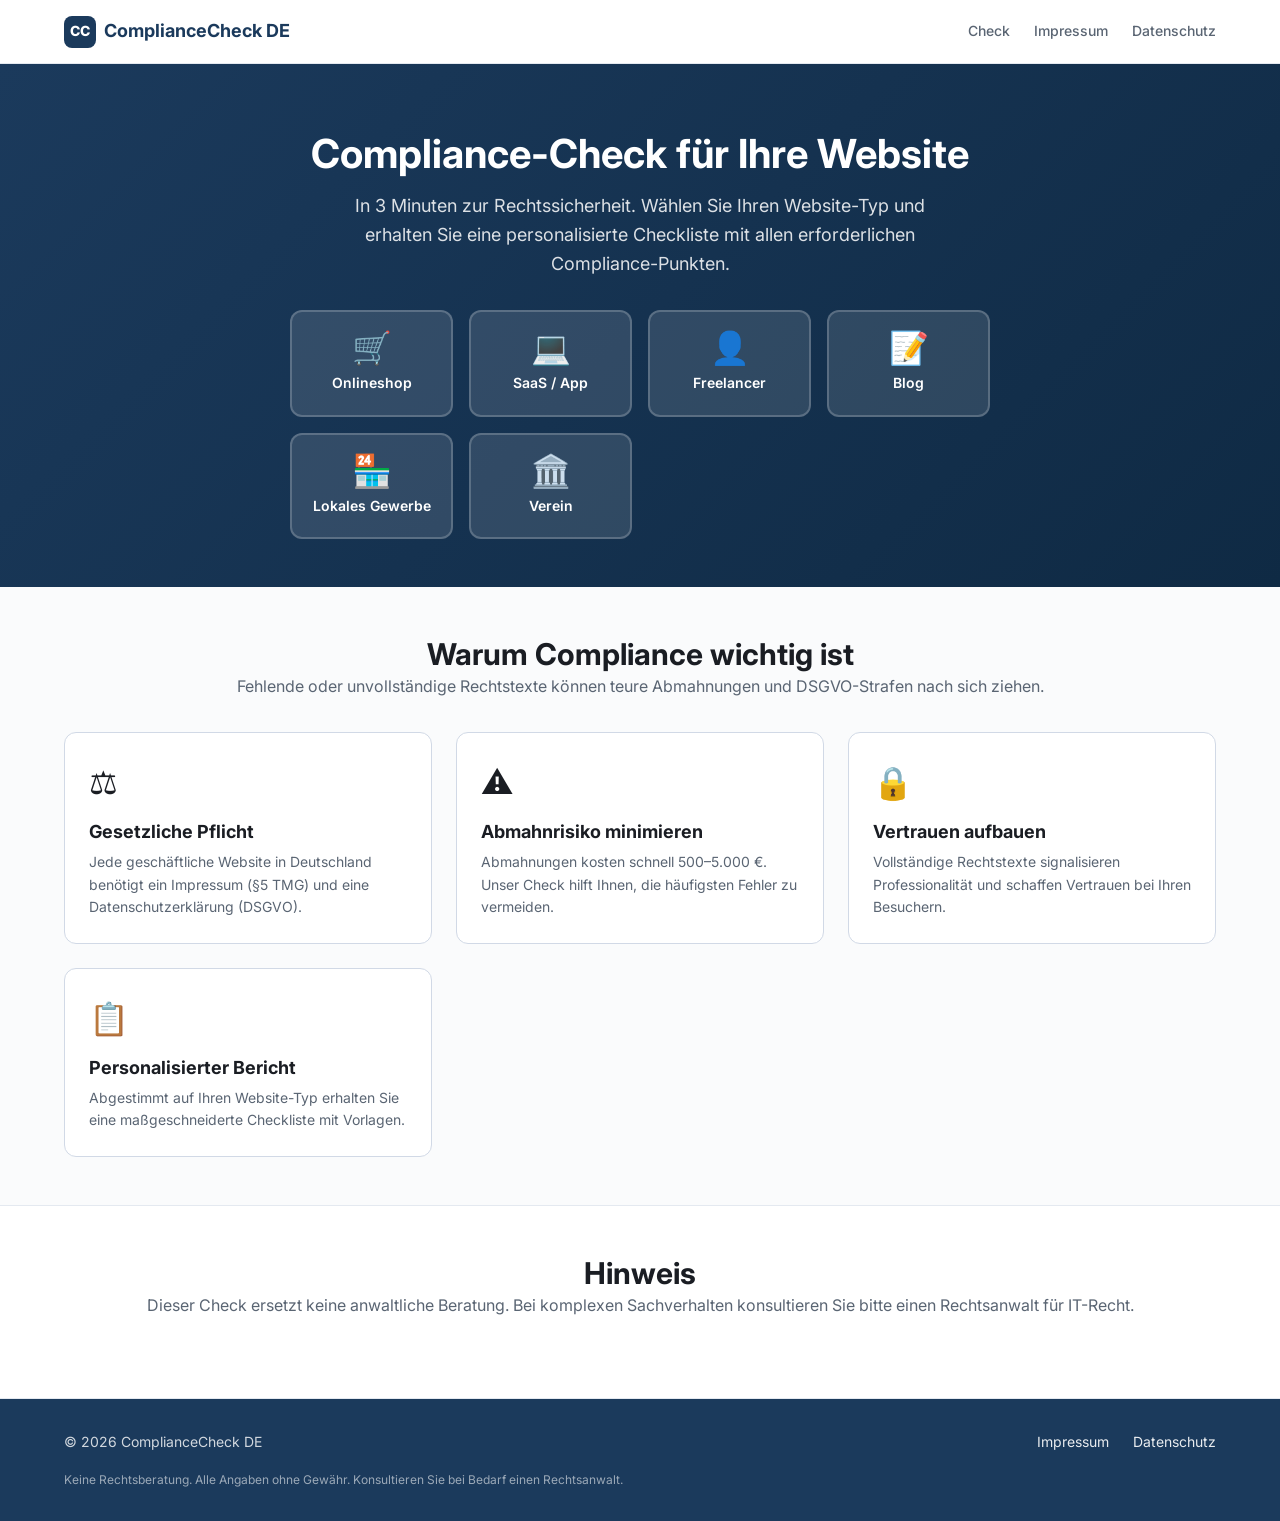
==== index.html @ 5de9559d "Initial commit: ComplianceCheck DE — interactive compliance checker for German websites" ====
<!DOCTYPE html>
<html lang="de">
<head>
<meta charset="UTF-8">
<meta name="viewport" content="width=device-width, initial-scale=1.0">
<title>ComplianceCheck DE — DSGVO & Impressum Prüfung für Ihre Website</title>
<meta name="description" content="Kostenloser Compliance-Check für Ihre Website: Prüfen Sie in 3 Minuten, ob Impressum, Datenschutzerklärung, Cookie-Banner und AGB vollständig sind.">
<link rel="preconnect" href="https://fonts.googleapis.com">
<link rel="preconnect" href="https://fonts.gstatic.com" crossorigin>
<link href="https://fonts.googleapis.com/css2?family=Inter:wght@400;500;600;700;800&display=swap" rel="stylesheet">
<link rel="stylesheet" href="style.css">
</head>
<body>

<header class="site-header">
  <div class="header-inner">
    <a href="/" class="logo">
      <span class="logo-icon">CC</span>
      ComplianceCheck DE
    </a>
    <nav class="nav">
      <a href="/">Check</a>
      <a href="impressum.html">Impressum</a>
      <a href="datenschutz.html">Datenschutz</a>
    </nav>
  </div>
</header>

<main>
  <section id="hero" class="hero">
    <div class="container">
      <h1>Compliance-Check für Ihre Website</h1>
      <p>In 3 Minuten zur Rechtssicherheit. Wählen Sie Ihren Website-Typ und erhalten Sie eine personalisierte Checkliste mit allen erforderlichen Compliance-Punkten.</p>
      <div class="type-grid">
        <div class="type-card" data-type="shop" onclick="startCheck('shop')">
          <div class="type-icon">🛒</div>
          <div class="type-label">Onlineshop</div>
        </div>
        <div class="type-card" data-type="saas" onclick="startCheck('saas')">
          <div class="type-icon">💻</div>
          <div class="type-label">SaaS / App</div>
        </div>
        <div class="type-card" data-type="freelance" onclick="startCheck('freelance')">
          <div class="type-icon">👤</div>
          <div class="type-label">Freelancer</div>
        </div>
        <div class="type-card" data-type="blog" onclick="startCheck('blog')">
          <div class="type-icon">📝</div>
          <div class="type-label">Blog</div>
        </div>
        <div class="type-card" data-type="local" onclick="startCheck('local')">
          <div class="type-icon">🏪</div>
          <div class="type-label">Lokales Gewerbe</div>
        </div>
        <div class="type-card" data-type="verein" onclick="startCheck('verein')">
          <div class="type-icon">🏛️</div>
          <div class="type-label">Verein</div>
        </div>
      </div>
    </div>
  </section>

  <section id="checklist" class="checklist-section">
    <div class="container">
      <div class="checklist-layout">
        <aside class="steps-sidebar">
          <div class="step-progress-label" id="progress-text">0 von 0 Punkten geprüft</div>
          <div class="progress-bar" style="margin-bottom:1.5rem;">
            <div id="progress-fill" class="progress-fill" style="width:0%"></div>
          </div>
          <div id="steps-list"></div>
        </aside>
        <div>
          <div class="question-card">
            <div id="question-content"></div>
          </div>
          <div id="nav-buttons" class="nav-buttons"></div>
        </div>
      </div>
    </div>
  </section>

  <section id="results" class="results-section">
    <div class="container">
      <div class="results-header">
        <div class="results-score">
          <div id="score-circle" class="score-circle">0%</div>
          <div class="score-text">
            <h3 id="score-verdict">Ihr Compliance-Ergebnis</h3>
            <p id="score-detail">0 von 0 Punkten erfüllt</p>
          </div>
        </div>
      </div>
      <div id="result-categories"></div>
      <div id="result-actions" class="result-actions"></div>
    </div>
  </section>

  <section class="section">
    <div class="container">
      <div class="page-title">
        <h2>Warum Compliance wichtig ist</h2>
        <p>Fehlende oder unvollständige Rechtstexte können teure Abmahnungen und DSGVO-Strafen nach sich ziehen.</p>
      </div>
      <div class="features-grid">
        <div class="feature-card">
          <div class="feature-icon">⚖️</div>
          <h3>Gesetzliche Pflicht</h3>
          <p>Jede geschäftliche Website in Deutschland benötigt ein Impressum (§5 TMG) und eine Datenschutzerklärung (DSGVO).</p>
        </div>
        <div class="feature-card">
          <div class="feature-icon">⚠️</div>
          <h3>Abmahnrisiko minimieren</h3>
          <p>Abmahnungen kosten schnell 500–5.000 €. Unser Check hilft Ihnen, die häufigsten Fehler zu vermeiden.</p>
        </div>
        <div class="feature-card">
          <div class="feature-icon">🔒</div>
          <h3>Vertrauen aufbauen</h3>
          <p>Vollständige Rechtstexte signalisieren Professionalität und schaffen Vertrauen bei Ihren Besuchern.</p>
        </div>
        <div class="feature-card">
          <div class="feature-icon">📋</div>
          <h3>Personalisierter Bericht</h3>
          <p>Abgestimmt auf Ihren Website-Typ erhalten Sie eine maßgeschneiderte Checkliste mit Vorlagen.</p>
        </div>
      </div>
    </div>
  </section>

  <section class="section section-alt">
    <div class="container">
      <div class="page-title">
        <h2>Hinweis</h2>
        <p>Dieser Check ersetzt keine anwaltliche Beratung. Bei komplexen Sachverhalten konsultieren Sie bitte einen Rechtsanwalt für IT-Recht.</p>
      </div>
    </div>
  </section>
</main>

<footer class="legal-footer">
  <div class="footer-inner">
    <span>&copy; 2026 ComplianceCheck DE</span>
    <div class="footer-links">
      <a href="impressum.html">Impressum</a>
      <a href="datenschutz.html">Datenschutz</a>
    </div>
  </div>
  <div class="footer-disclaimer">
    Keine Rechtsberatung. Alle Angaben ohne Gewähr. Konsultieren Sie bei Bedarf einen Rechtsanwalt.
  </div>
</footer>

<script src="script.js"></script>
</body>
</html>
---- style.css ----
*, *::before, *::after {
  box-sizing: border-box;
  margin: 0;
  padding: 0;
}

html {
  font-size: 16px;
  -webkit-text-size-adjust: 100%;
  scroll-behavior: smooth;
}

body {
  font-family: 'Inter', -apple-system, BlinkMacSystemFont, 'Segoe UI', system-ui, sans-serif;
  font-size: 1rem;
  line-height: 1.6;
  color: #1A1D23;
  background: #FAFBFC;
  min-height: 100vh;
  display: flex;
  flex-direction: column;
  -webkit-font-smoothing: antialiased;
  -moz-osx-font-smoothing: grayscale;
}

:root {
  --color-primary: #1B3A5C;
  --color-primary-hover: #152E4A;
  --color-primary-light: #E8EEF5;
  --color-primary-text: #FFFFFF;
  --color-accent: #C89B3C;
  --color-accent-hover: #B08830;
  --color-accent-light: #FDF6E3;
  --color-bg: #FAFBFC;
  --color-surface: #FFFFFF;
  --color-surface-hover: #F5F7FA;
  --color-surface-alt: #F0F2F5;
  --color-border: #D1D9E6;
  --color-border-light: #E4E9F0;
  --color-text: #1A1D23;
  --color-text-secondary: #5A6573;
  --color-text-muted: #8B95A5;
  --color-text-inverse: #FFFFFF;
  --color-success: #2D7D46;
  --color-success-light: #E8F5EC;
  --color-warning: #B8860B;
  --color-warning-light: #FEF8E7;
  --color-error: #C13B3B;
  --color-error-light: #FDE8E8;
  --color-info: #2563EB;
  --color-info-light: #E8F0FE;
  --font-sans: 'Inter', -apple-system, BlinkMacSystemFont, 'Segoe UI', system-ui, sans-serif;
  --font-mono: 'JetBrains Mono', 'Fira Code', monospace;
  --radius-sm: 6px;
  --radius-md: 8px;
  --radius-lg: 12px;
  --radius-xl: 16px;
  --radius-full: 9999px;
  --shadow-sm: 0 1px 2px rgba(27, 58, 92, 0.05);
  --shadow-md: 0 2px 8px rgba(27, 58, 92, 0.08), 0 1px 3px rgba(27, 58, 92, 0.04);
  --shadow-lg: 0 8px 24px rgba(27, 58, 92, 0.10), 0 2px 6px rgba(27, 58, 92, 0.06);
  --shadow-xl: 0 16px 48px rgba(27, 58, 92, 0.14), 0 4px 12px rgba(27, 58, 92, 0.08);
  --max-width: 1200px;
  --header-height: 64px;
}

img, svg { display: block; max-width: 100%; }
a { color: var(--color-primary); text-decoration: none; }
a:hover { text-decoration: underline; }
h1, h2, h3, h4, h5, h6 { color: var(--color-text); font-weight: 700; line-height: 1.3; }
h1 { font-size: 2.25rem; }
h2 { font-size: 1.875rem; }
h3 { font-size: 1.5rem; }
h4 { font-size: 1.25rem; }

.container {
  max-width: var(--max-width);
  margin: 0 auto;
  padding: 0 1.5rem;
  width: 100%;
}

.site-header {
  background: var(--color-surface);
  border-bottom: 1px solid var(--color-border-light);
  position: sticky;
  top: 0;
  z-index: 100;
  height: var(--header-height);
}

.header-inner {
  max-width: var(--max-width);
  margin: 0 auto;
  padding: 0 1.5rem;
  display: flex;
  align-items: center;
  justify-content: space-between;
  height: 100%;
}

.logo {
  display: flex;
  align-items: center;
  gap: 0.5rem;
  font-size: 1.125rem;
  font-weight: 700;
  color: var(--color-primary);
  text-decoration: none;
}

.logo-icon {
  width: 32px;
  height: 32px;
  background: var(--color-primary);
  border-radius: var(--radius-md);
  display: flex;
  align-items: center;
  justify-content: center;
  color: white;
  font-size: 0.875rem;
  font-weight: 800;
}

.nav { display: flex; gap: 1.5rem; align-items: center; }
.nav a { font-size: 0.875rem; color: var(--color-text-secondary); font-weight: 500; }
.nav a:hover { color: var(--color-primary); text-decoration: none; }

.hero {
  background: linear-gradient(135deg, var(--color-primary) 0%, #0F2A44 100%);
  color: white;
  padding: 4rem 0 3rem;
  text-align: center;
}

.hero h1 {
  color: white;
  font-size: 2.5rem;
  margin-bottom: 0.75rem;
}

.hero p {
  font-size: 1.125rem;
  color: rgba(255, 255, 255, 0.85);
  max-width: 600px;
  margin: 0 auto 2rem;
}

.type-grid {
  display: grid;
  grid-template-columns: repeat(auto-fit, minmax(160px, 1fr));
  gap: 1rem;
  max-width: 700px;
  margin: 0 auto;
}

.type-card {
  background: rgba(255, 255, 255, 0.12);
  border: 2px solid rgba(255, 255, 255, 0.2);
  border-radius: var(--radius-lg);
  padding: 1.25rem 1rem;
  cursor: pointer;
  transition: all 0.2s ease;
  text-align: center;
  color: white;
}

.type-card:hover {
  background: rgba(255, 255, 255, 0.2);
  border-color: rgba(255, 255, 255, 0.4);
  transform: translateY(-2px);
}

.type-card.selected {
  background: var(--color-accent);
  border-color: var(--color-accent);
}

.type-icon {
  font-size: 2rem;
  margin-bottom: 0.5rem;
  line-height: 1;
}

.type-label {
  font-size: 0.875rem;
  font-weight: 600;
}

.section {
  padding: 3rem 0;
}

.section-alt {
  background: var(--color-surface);
  border-top: 1px solid var(--color-border-light);
  border-bottom: 1px solid var(--color-border-light);
}

.features-grid {
  display: grid;
  grid-template-columns: repeat(auto-fit, minmax(280px, 1fr));
  gap: 1.5rem;
  margin-top: 2rem;
}

.feature-card {
  background: var(--color-surface);
  border: 1px solid var(--color-border);
  border-radius: var(--radius-lg);
  padding: 1.5rem;
  transition: box-shadow 0.2s ease, transform 0.2s ease;
}

.feature-card:hover {
  box-shadow: var(--shadow-md);
  transform: translateY(-2px);
}

.feature-icon {
  font-size: 2rem;
  margin-bottom: 0.75rem;
}

.feature-card h3 {
  font-size: 1.125rem;
  margin-bottom: 0.5rem;
}

.feature-card p {
  font-size: 0.875rem;
  color: var(--color-text-secondary);
}

.legal-footer {
  background: var(--color-primary);
  color: rgba(255,255,255,0.8);
  padding: 2rem 0;
  margin-top: auto;
  font-size: 0.875rem;
}

.legal-footer a {
  color: rgba(255,255,255,0.9);
}

.legal-footer a:hover {
  color: white;
}

.footer-inner {
  max-width: var(--max-width);
  margin: 0 auto;
  padding: 0 1.5rem;
  display: flex;
  justify-content: space-between;
  flex-wrap: wrap;
  gap: 1rem;
}

.footer-links {
  display: flex;
  gap: 1.5rem;
}

.footer-disclaimer {
  margin-top: 1rem;
  max-width: var(--max-width);
  margin-left: auto;
  margin-right: auto;
  padding: 0 1.5rem;
  font-size: 0.75rem;
  opacity: 0.7;
}

.checklist-section {
  display: none;
  padding: 2rem 0;
}

.checklist-section.active {
  display: block;
}

.checklist-layout {
  display: grid;
  grid-template-columns: 280px 1fr;
  gap: 2rem;
  align-items: start;
}

.steps-sidebar {
  background: var(--color-surface);
  border: 1px solid var(--color-border);
  border-radius: var(--radius-lg);
  padding: 1.5rem;
  position: sticky;
  top: calc(var(--header-height) + 1.5rem);
}

.step-progress-label {
  font-size: 0.875rem;
  color: var(--color-text-secondary);
  margin-bottom: 1rem;
}

.step-item {
  display: flex;
  align-items: center;
  gap: 0.75rem;
  padding: 0.625rem 0.75rem;
  border-radius: var(--radius-md);
  font-size: 0.875rem;
  color: var(--color-text-muted);
  cursor: pointer;
  transition: all 0.15s ease;
}

.step-item:hover {
  background: var(--color-primary-light);
}

.step-item.active {
  background: var(--color-primary-light);
  color: var(--color-primary);
  font-weight: 600;
}

.step-item.completed {
  color: var(--color-success);
}

.step-number {
  width: 28px;
  height: 28px;
  border-radius: 50%;
  display: flex;
  align-items: center;
  justify-content: center;
  font-size: 0.75rem;
  font-weight: 600;
  flex-shrink: 0;
  background: var(--color-surface-alt);
  color: var(--color-text-muted);
}

.step-item.active .step-number {
  background: var(--color-primary);
  color: white;
}

.step-item.completed .step-number {
  background: var(--color-success);
  color: white;
}

.question-card {
  background: var(--color-surface);
  border: 1px solid var(--color-border);
  border-radius: var(--radius-lg);
  padding: 2rem;
}

.question-card h3 {
  font-size: 1.25rem;
  margin-bottom: 1.5rem;
  padding-bottom: 1rem;
  border-bottom: 1px solid var(--color-border-light);
}

.checklist-items {
  display: flex;
  flex-direction: column;
  gap: 0.5rem;
}

.check-item {
  display: flex;
  align-items: flex-start;
  gap: 0.75rem;
  padding: 0.75rem 1rem;
  border-radius: var(--radius-md);
  cursor: pointer;
  transition: background 0.15s ease;
}

.check-item:hover {
  background: var(--color-primary-light);
}

.check-input {
  position: absolute;
  opacity: 0;
  width: 0;
  height: 0;
}

.check-visual {
  flex-shrink: 0;
  width: 22px;
  height: 22px;
  border: 2px solid var(--color-border);
  border-radius: 4px;
  display: flex;
  align-items: center;
  justify-content: center;
  transition: all 0.15s ease;
  margin-top: 2px;
}

.check-input:checked + .check-visual {
  background: var(--color-success);
  border-color: var(--color-success);
}

.check-input:checked + .check-visual::after {
  content: '';
  width: 6px;
  height: 10px;
  border: solid white;
  border-width: 0 2px 2px 0;
  transform: rotate(45deg);
  margin-top: -2px;
}

.check-label {
  font-size: 0.9375rem;
  line-height: 1.5;
}

.check-desc {
  font-size: 0.8125rem;
  color: var(--color-text-muted);
  margin-top: 2px;
}

.nav-buttons {
  display: flex;
  justify-content: space-between;
  margin-top: 2rem;
  padding-top: 1.5rem;
  border-top: 1px solid var(--color-border-light);
}

.btn {
  display: inline-flex;
  align-items: center;
  justify-content: center;
  gap: 0.5rem;
  padding: 0.75rem 1.5rem;
  border: none;
  border-radius: var(--radius-md);
  font-family: var(--font-sans);
  font-size: 0.9375rem;
  font-weight: 600;
  line-height: 1;
  cursor: pointer;
  transition: all 0.15s ease;
  text-decoration: none;
  white-space: nowrap;
}

.btn:focus-visible {
  outline: none;
  box-shadow: 0 0 0 3px rgba(27, 58, 92, 0.15);
}

.btn-primary {
  background: var(--color-primary);
  color: var(--color-primary-text);
}

.btn-primary:hover {
  background: var(--color-primary-hover);
}

.btn-secondary {
  background: transparent;
  color: var(--color-primary);
  border: 1.5px solid var(--color-border);
}

.btn-secondary:hover {
  background: var(--color-primary-light);
  border-color: var(--color-primary);
}

.btn-accent {
  background: var(--color-accent);
  color: white;
}

.btn-accent:hover {
  background: var(--color-accent-hover);
}

.btn:disabled {
  opacity: 0.5;
  cursor: not-allowed;
}

.results-section {
  display: none;
  padding: 2rem 0;
}

.results-section.active {
  display: block;
}

.results-header {
  text-align: center;
  margin-bottom: 2rem;
}

.results-score {
  display: inline-flex;
  align-items: center;
  gap: 1rem;
  background: var(--color-surface);
  border: 1px solid var(--color-border);
  border-radius: var(--radius-xl);
  padding: 1.5rem 2.5rem;
  margin-bottom: 1.5rem;
}

.score-circle {
  width: 72px;
  height: 72px;
  border-radius: 50%;
  display: flex;
  align-items: center;
  justify-content: center;
  font-size: 1.5rem;
  font-weight: 800;
  flex-shrink: 0;
}

.score-circle.high {
  background: var(--color-success-light);
  color: var(--color-success);
}

.score-circle.medium {
  background: var(--color-warning-light);
  color: var(--color-warning);
}

.score-circle.low {
  background: var(--color-error-light);
  color: var(--color-error);
}

.score-text {
  text-align: left;
}

.score-text h3 {
  font-size: 1.25rem;
  margin-bottom: 0.25rem;
}

.score-text p {
  font-size: 0.875rem;
  color: var(--color-text-secondary);
}

.result-category {
  background: var(--color-surface);
  border: 1px solid var(--color-border);
  border-radius: var(--radius-lg);
  margin-bottom: 1rem;
  overflow: hidden;
}

.category-header {
  padding: 1rem 1.5rem;
  display: flex;
  align-items: center;
  justify-content: space-between;
  cursor: pointer;
  border-bottom: 1px solid var(--color-border-light);
}

.category-header h3 {
  font-size: 1.0625rem;
  display: flex;
  align-items: center;
  gap: 0.5rem;
}

.category-status {
  font-size: 0.8125rem;
  font-weight: 600;
  padding: 0.25rem 0.75rem;
  border-radius: var(--radius-full);
}

.category-status.erfuellt {
  background: var(--color-success-light);
  color: var(--color-success);
}

.category-status.teilweise {
  background: var(--color-warning-light);
  color: var(--color-warning);
}

.category-status.offen {
  background: var(--color-error-light);
  color: var(--color-error);
}

.category-items {
  padding: 0.5rem 1.5rem 1rem;
}

.result-item {
  display: flex;
  align-items: center;
  gap: 0.75rem;
  padding: 0.5rem 0;
  font-size: 0.9375rem;
}

.result-item .status-icon {
  flex-shrink: 0;
  width: 20px;
  height: 20px;
  border-radius: 50%;
  display: flex;
  align-items: center;
  justify-content: center;
  font-size: 0.75rem;
}

.status-icon.checked {
  background: var(--color-success-light);
  color: var(--color-success);
}

.status-icon.unchecked {
  background: var(--color-error-light);
  color: var(--color-error);
}

.result-actions {
  text-align: center;
  margin-top: 2rem;
  display: flex;
  gap: 1rem;
  justify-content: center;
  flex-wrap: wrap;
}

.legal-page {
  max-width: 720px;
  margin: 3rem auto;
  padding: 0 1.5rem;
}

.legal-page h1 {
  margin-bottom: 0.5rem;
}

.legal-page .stand {
  font-size: 0.875rem;
  color: var(--color-text-muted);
  margin-bottom: 2rem;
}

.legal-page h2 {
  font-size: 1.25rem;
  margin: 1.5rem 0 0.75rem;
}

.legal-page p, .legal-page li {
  font-size: 0.9375rem;
  color: var(--color-text-secondary);
  margin-bottom: 0.5rem;
}

.legal-page ul {
  padding-left: 1.25rem;
  margin-bottom: 0.75rem;
}

.legal-page address {
  font-style: normal;
  font-size: 0.9375rem;
  color: var(--color-text-secondary);
  margin-bottom: 0.75rem;
  line-height: 1.8;
}

.template-block {
  background: var(--color-surface-alt);
  border: 1px solid var(--color-border);
  border-radius: var(--radius-md);
  padding: 1rem;
  font-family: var(--font-mono);
  font-size: 0.8125rem;
  line-height: 1.6;
  white-space: pre-wrap;
  margin: 1rem 0;
  position: relative;
}

.copy-btn {
  position: absolute;
  top: 0.5rem;
  right: 0.5rem;
  background: var(--color-surface);
  border: 1px solid var(--color-border);
  border-radius: var(--radius-sm);
  padding: 0.375rem 0.75rem;
  font-size: 0.75rem;
  cursor: pointer;
  font-family: var(--font-sans);
}

.copy-btn:hover {
  background: var(--color-primary-light);
}

.page-title {
  text-align: center;
  margin-bottom: 2rem;
}

.page-title h1 {
  font-size: 2rem;
}

.page-title p {
  color: var(--color-text-secondary);
}

@media (max-width: 768px) {
  .checklist-layout {
    grid-template-columns: 1fr;
  }
  .steps-sidebar {
    position: static;
  }
  .hero h1 { font-size: 1.75rem; }
  .type-grid { grid-template-columns: repeat(2, 1fr); }
  .results-score { flex-direction: column; text-align: center; }
  .score-text { text-align: center; }
  .nav { gap: 0.75rem; }
  .nav a { font-size: 0.8125rem; }
  .feature-card:hover { transform: none; }
}
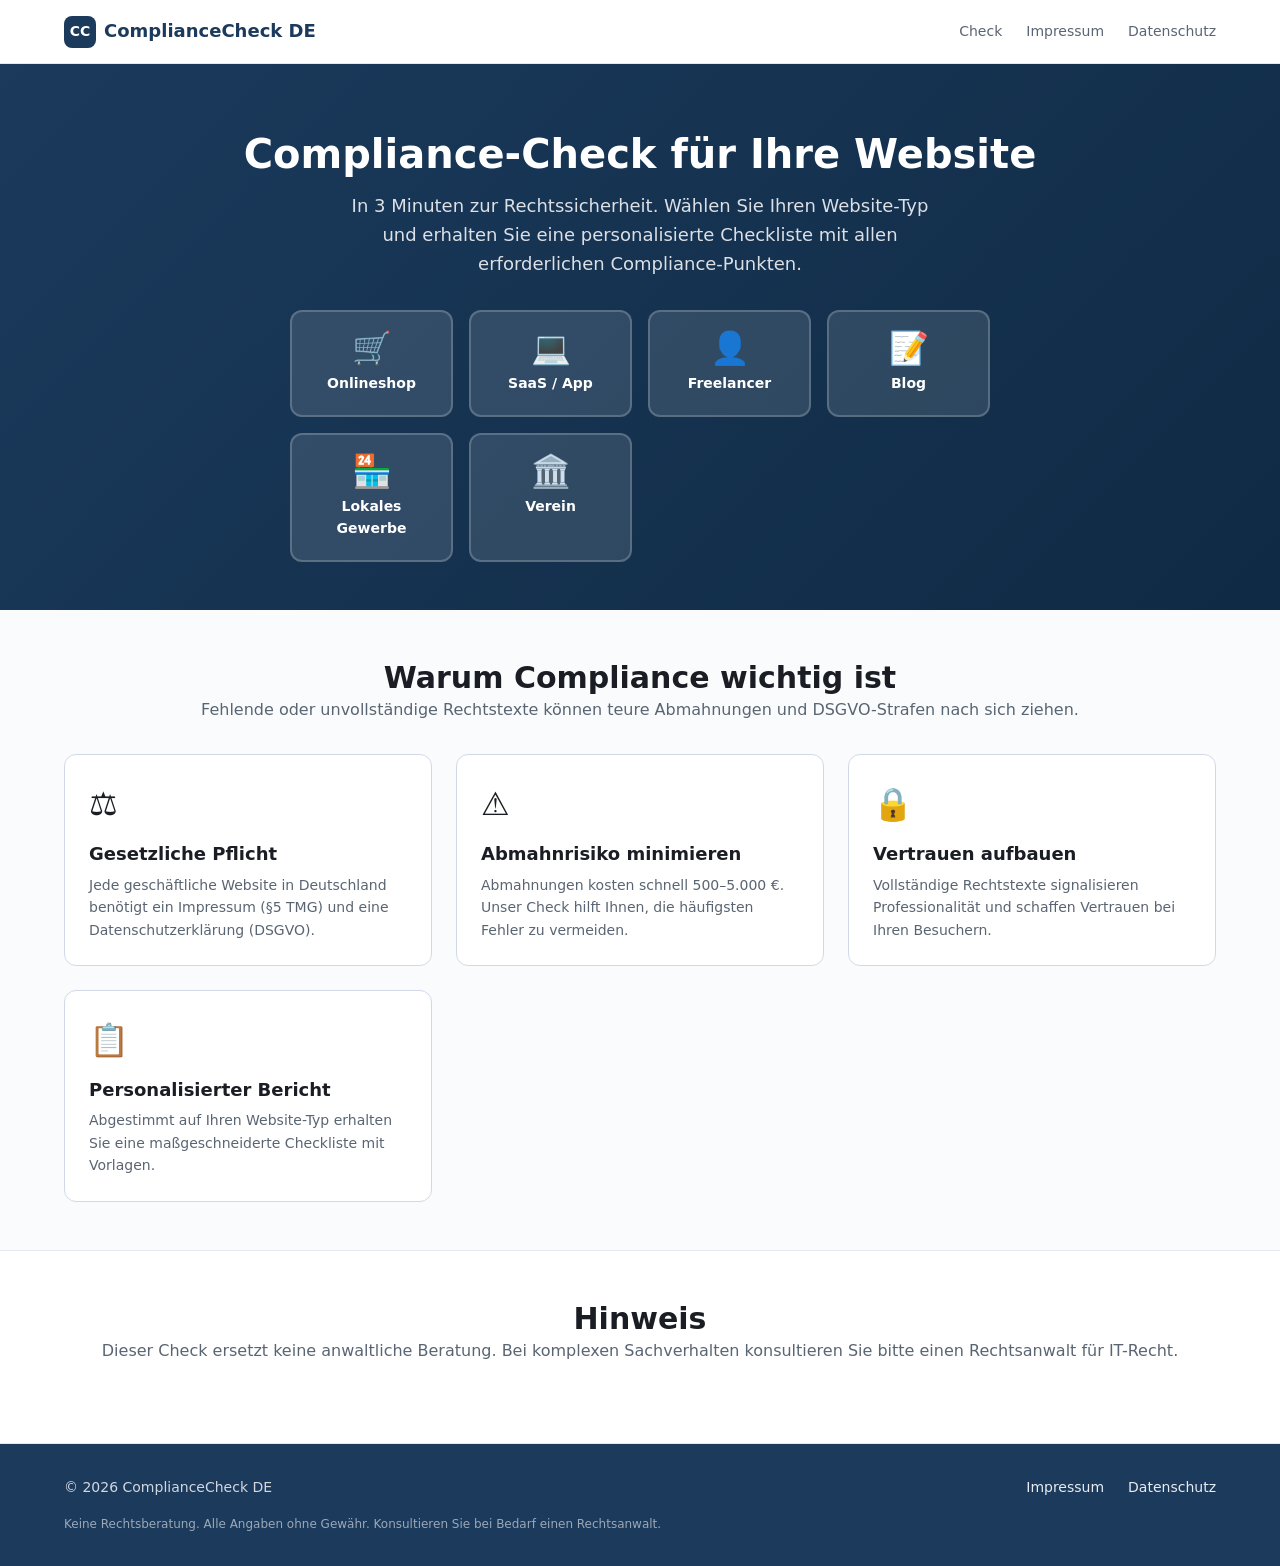
==== commit c9279901: "Fix: remove Google Fonts CDN (privacy), fix AGB template keys, update datenschutz" ====
--- a/index.html
+++ b/index.html
@@ -5,9 +5,7 @@
 <meta name="viewport" content="width=device-width, initial-scale=1.0">
 <title>ComplianceCheck DE — DSGVO & Impressum Prüfung für Ihre Website</title>
 <meta name="description" content="Kostenloser Compliance-Check für Ihre Website: Prüfen Sie in 3 Minuten, ob Impressum, Datenschutzerklärung, Cookie-Banner und AGB vollständig sind.">
-<link rel="preconnect" href="https://fonts.googleapis.com">
-<link rel="preconnect" href="https://fonts.gstatic.com" crossorigin>
-<link href="https://fonts.googleapis.com/css2?family=Inter:wght@400;500;600;700;800&display=swap" rel="stylesheet">
+<!-- Fonts are loaded from system fallbacks for privacy (no external CDN) -->
 <link rel="stylesheet" href="style.css">
 </head>
 <body>
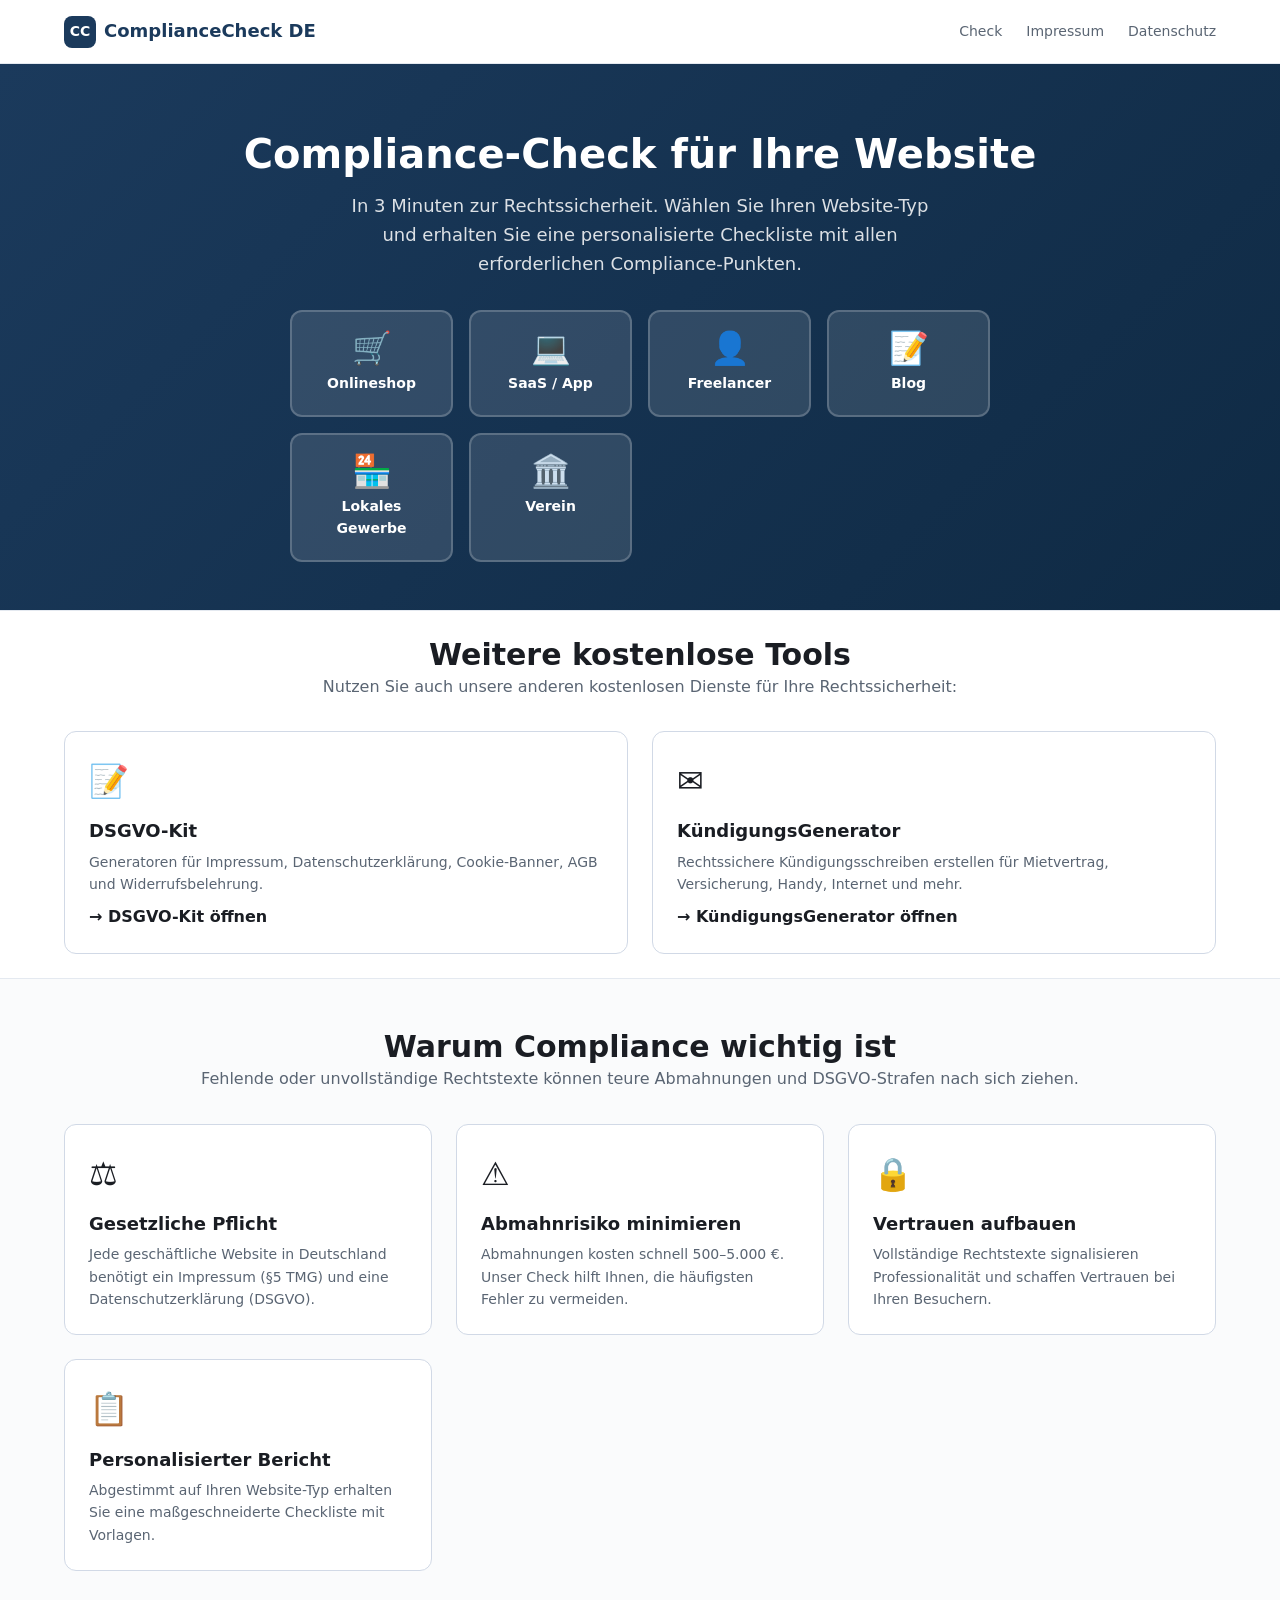
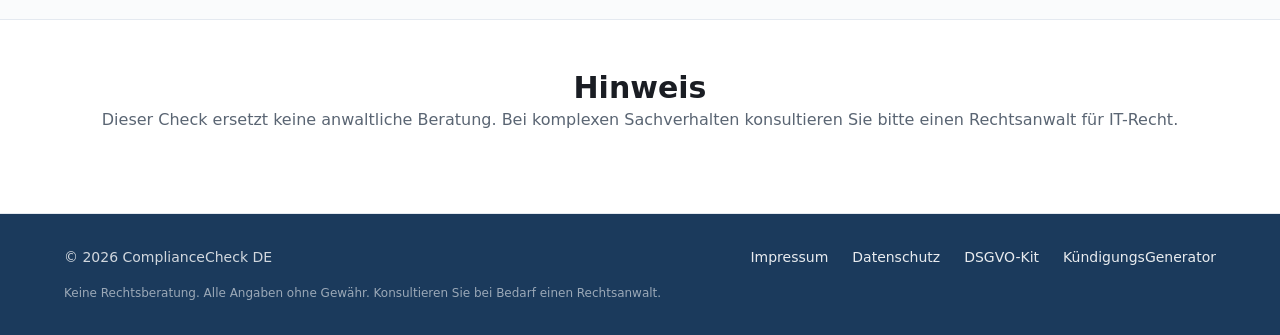
==== commit 82d23fa7: "Add SEO meta tags (OG, keywords, canonical) + cross-linking to DSGVO-Kit & KündigungsGenerator" ====
--- a/index.html
+++ b/index.html
@@ -5,6 +5,12 @@
 <meta name="viewport" content="width=device-width, initial-scale=1.0">
 <title>ComplianceCheck DE — DSGVO & Impressum Prüfung für Ihre Website</title>
 <meta name="description" content="Kostenloser Compliance-Check für Ihre Website: Prüfen Sie in 3 Minuten, ob Impressum, Datenschutzerklärung, Cookie-Banner und AGB vollständig sind.">
+<meta name="keywords" content="Compliance Check, DSGVO Prüfung, Impressum Check, Cookie Banner, Website Rechtssicherheit, German Compliance">
+<meta property="og:title" content="ComplianceCheck DE — DSGVO & Impressum Prüfung">
+<meta property="og:description" content="Kostenloser Compliance-Check für Ihre Website. In 3 Minuten zur Rechtssicherheit.">
+<meta property="og:type" content="website">
+<meta property="og:url" content="https://creativecodingsolutions.github.io/compliancecheck-de/">
+<link rel="canonical" href="https://creativecodingsolutions.github.io/compliancecheck-de/">
 <!-- Fonts are loaded from system fallbacks for privacy (no external CDN) -->
 <link rel="stylesheet" href="style.css">
 </head>
@@ -53,6 +59,29 @@
         <div class="type-card" data-type="verein" onclick="startCheck('verein')">
           <div class="type-icon">🏛️</div>
           <div class="type-label">Verein</div>
+        </div>
+      </div>
+    </div>
+  </section>
+
+  <section class="section section-alt" style="padding:1.5rem 0;">
+    <div class="container">
+      <div class="page-title">
+        <h2>Weitere kostenlose Tools</h2>
+        <p>Nutzen Sie auch unsere anderen kostenlosen Dienste für Ihre Rechtssicherheit:</p>
+      </div>
+      <div class="features-grid">
+        <div class="feature-card">
+          <div class="feature-icon">📝</div>
+          <h3>DSGVO-Kit</h3>
+          <p>Generatoren für Impressum, Datenschutzerklärung, Cookie-Banner, AGB und Widerrufsbelehrung.</p>
+          <a href="https://creativecodingsolutions.github.io/dsgvo-kit/" target="_blank" rel="noopener" style="display:inline-block;margin-top:0.5rem;color:var(--accent);font-weight:600;">→ DSGVO-Kit öffnen</a>
+        </div>
+        <div class="feature-card">
+          <div class="feature-icon">✉️</div>
+          <h3>KündigungsGenerator</h3>
+          <p>Rechtssichere Kündigungsschreiben erstellen für Mietvertrag, Versicherung, Handy, Internet und mehr.</p>
+          <a href="https://creativecodingsolutions.github.io/kuendigungsgenerator/" target="_blank" rel="noopener" style="display:inline-block;margin-top:0.5rem;color:var(--accent);font-weight:600;">→ KündigungsGenerator öffnen</a>
         </div>
       </div>
     </div>
@@ -141,6 +170,8 @@
     <div class="footer-links">
       <a href="impressum.html">Impressum</a>
       <a href="datenschutz.html">Datenschutz</a>
+      <a href="https://creativecodingsolutions.github.io/dsgvo-kit/" target="_blank" rel="noopener">DSGVO-Kit</a>
+      <a href="https://creativecodingsolutions.github.io/kuendigungsgenerator/" target="_blank" rel="noopener">KündigungsGenerator</a>
     </div>
   </div>
   <div class="footer-disclaimer">
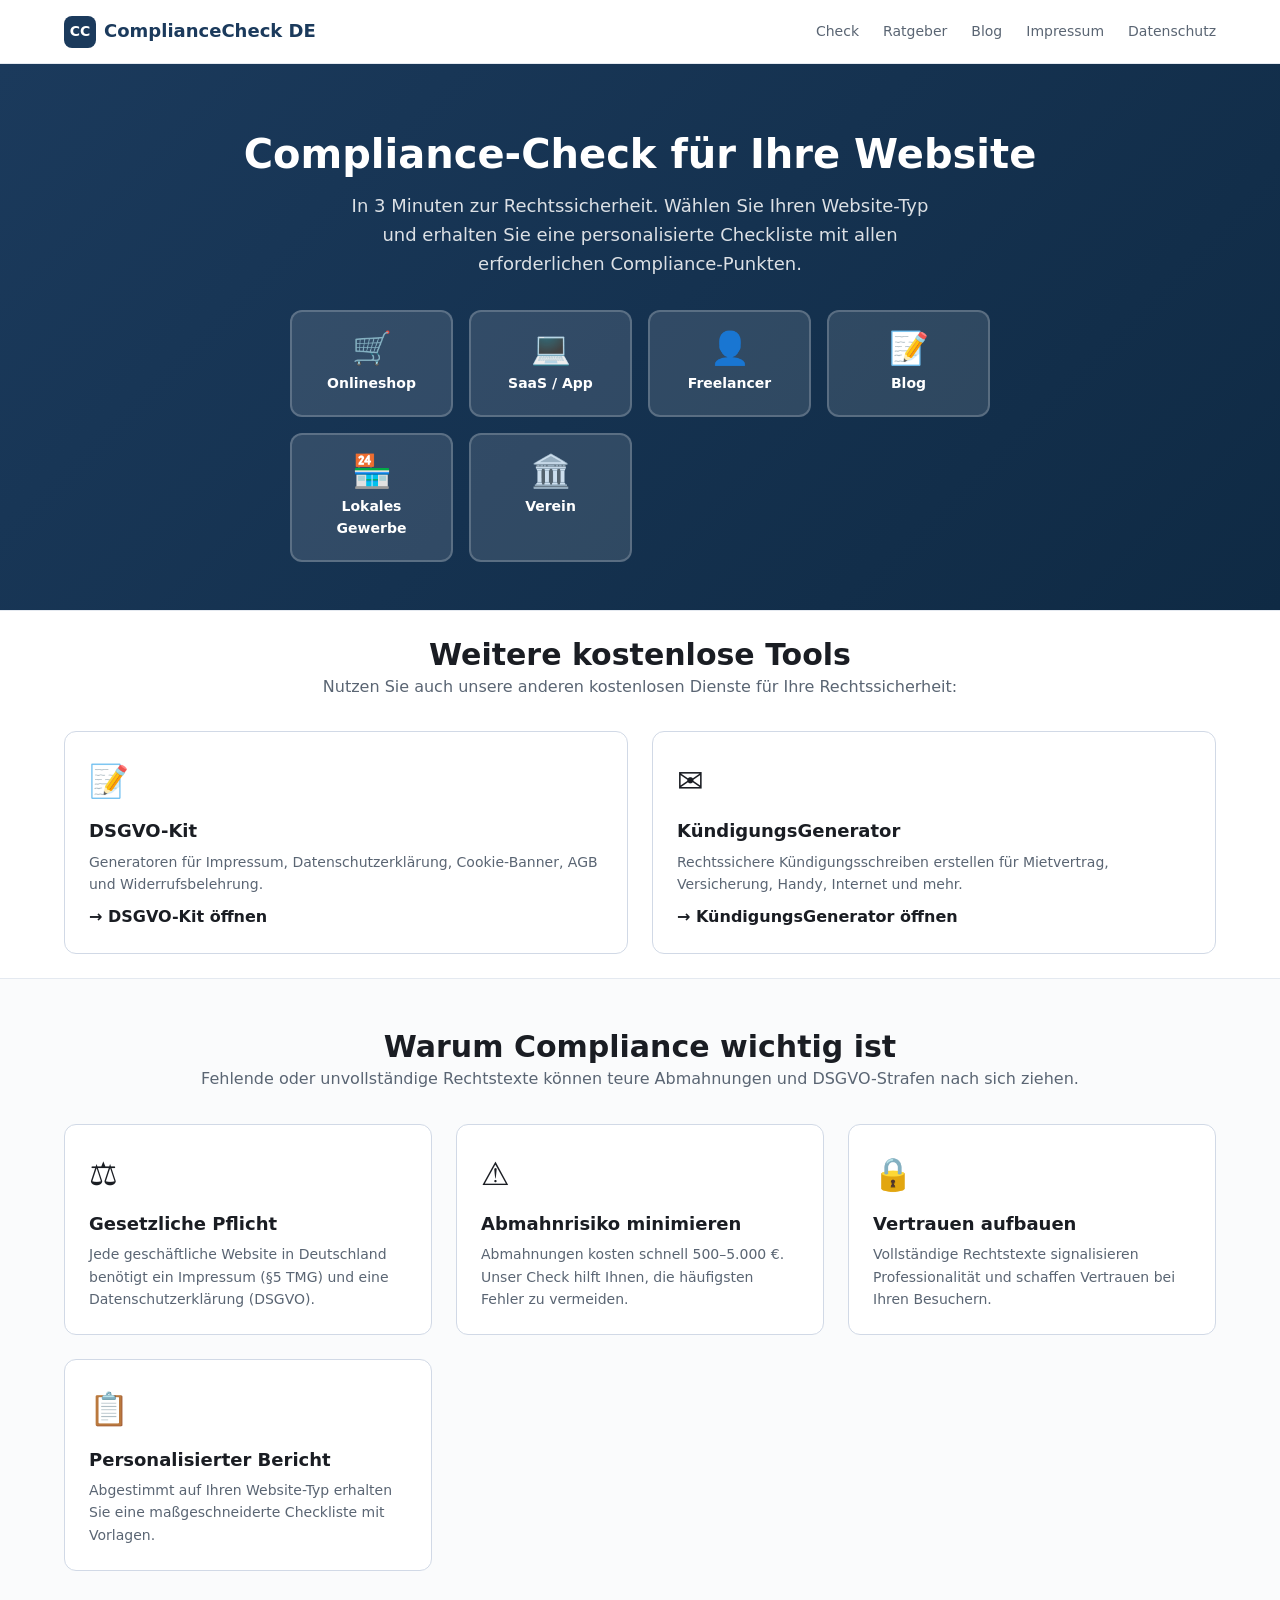
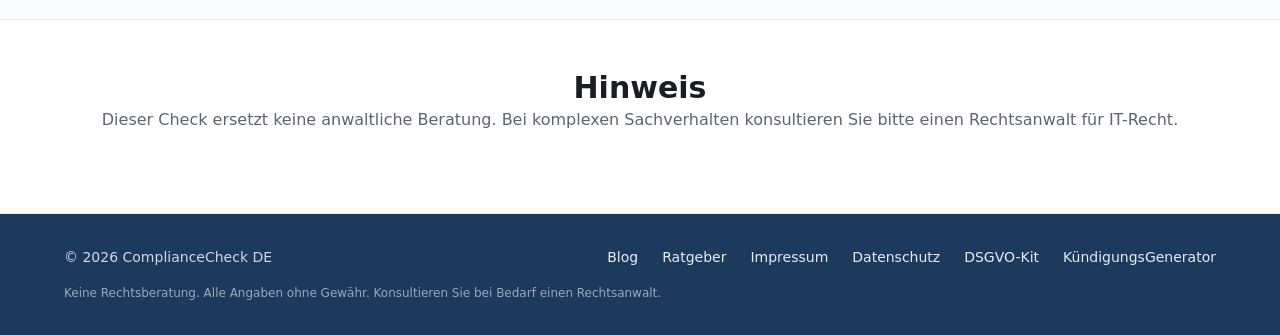
==== commit a8ade4e5: "Add blog section with 4 DSGVO/compliance articles + RSS feed" ====
--- a/index.html
+++ b/index.html
@@ -11,6 +11,25 @@
 <meta property="og:type" content="website">
 <meta property="og:url" content="https://creativecodingsolutions.github.io/compliancecheck-de/">
 <link rel="canonical" href="https://creativecodingsolutions.github.io/compliancecheck-de/">
+<script defer data-domain="compliancecheck-de.creativecodingsolutions.github.io" src="https://plausible.io/js/script.js"></script>
+<script type="application/ld+json">
+{
+  "@context": "https://schema.org",
+  "@type": "WebApplication",
+  "name": "ComplianceCheck DE",
+  "url": "https://creativecodingsolutions.github.io/compliancecheck-de/",
+  "description": "Kostenloser Compliance-Check für Ihre Website. Prüfen Sie in 3 Minuten, ob Impressum, Datenschutzerklärung, Cookie-Banner und AGB vollständig sind.",
+  "applicationCategory": "LegalService",
+  "operatingSystem": "All",
+  "inLanguage": "de-DE",
+  "offers": {
+    "@type": "Offer",
+    "price": "0",
+    "priceCurrency": "EUR"
+  }
+}
+</script>
+<link rel="sitemap" type="application/xml" href="sitemap.xml">
 <!-- Fonts are loaded from system fallbacks for privacy (no external CDN) -->
 <link rel="stylesheet" href="style.css">
 </head>
@@ -24,6 +43,8 @@
     </a>
     <nav class="nav">
       <a href="/">Check</a>
+      <a href="faq/website-pflichten.html">Ratgeber</a>
+      <a href="blog/">Blog</a>
       <a href="impressum.html">Impressum</a>
       <a href="datenschutz.html">Datenschutz</a>
     </nav>
@@ -168,6 +189,8 @@
   <div class="footer-inner">
     <span>&copy; 2026 ComplianceCheck DE</span>
     <div class="footer-links">
+      <a href="blog/">Blog</a>
+      <a href="faq/website-pflichten.html">Ratgeber</a>
       <a href="impressum.html">Impressum</a>
       <a href="datenschutz.html">Datenschutz</a>
       <a href="https://creativecodingsolutions.github.io/dsgvo-kit/" target="_blank" rel="noopener">DSGVO-Kit</a>
